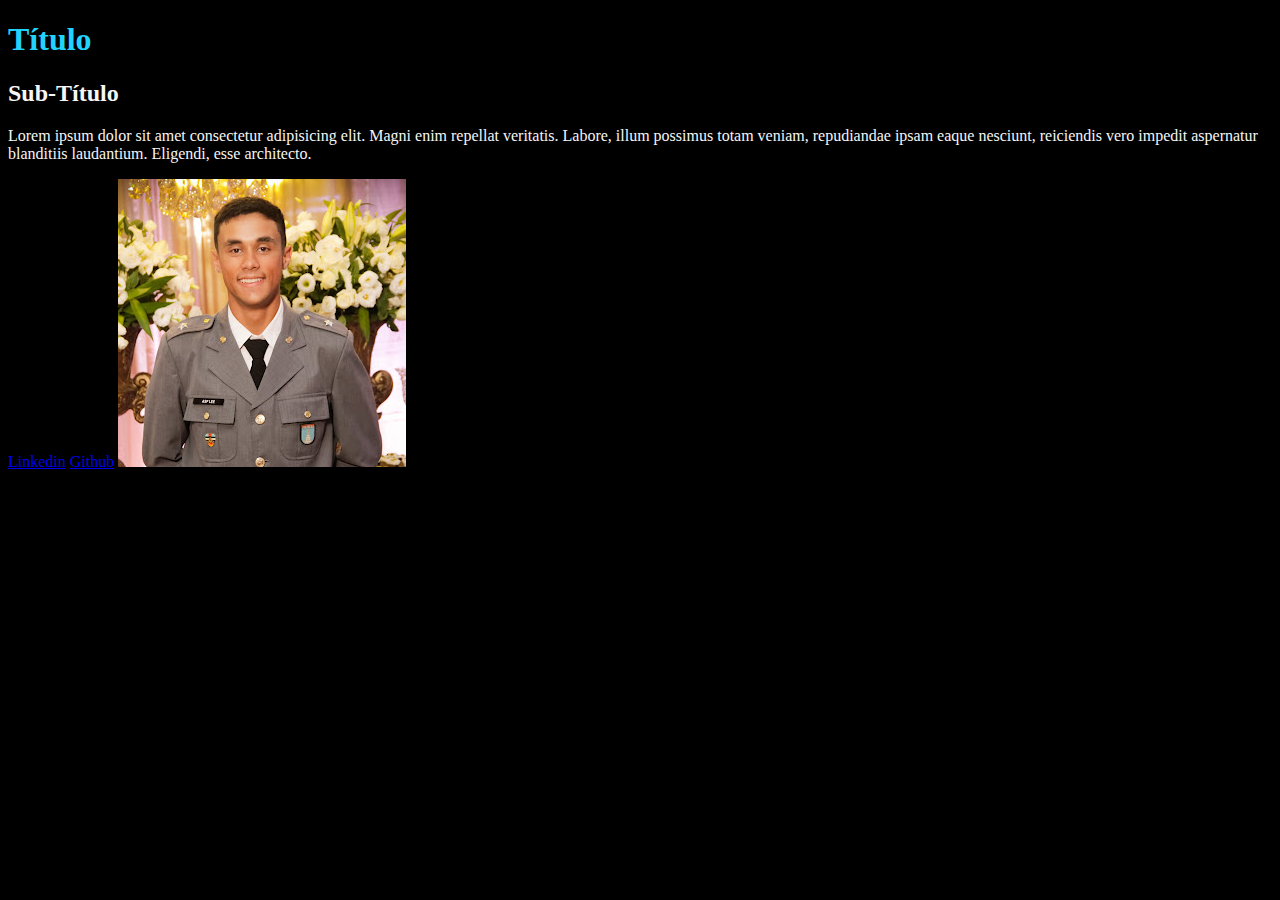
==== index.html @ 46767806 "Create page" ====
<!DOCTYPE html>
<html lang="pt-BR">

<head>
    <meta charset="UTF-8">
    <meta http-equiv="X-UA-Compatible" content="IE=edge">
    <meta name="viewport" content="width=device-width, initial-scale=1.0">
    <title>Portfolio</title>
    <link rel="stylesheet" href="style.css">
</head>

<body>
    <header>

    </header>

    <main>
        <strong>
            <h1>Título</h1>
        </strong>
        <h2>Sub-Título</h2>
        <p>
            Lorem ipsum dolor sit amet consectetur adipisicing elit. Magni enim repellat veritatis. Labore, illum
            possimus
            totam veniam, repudiandae ipsam eaque nesciunt, reiciendis vero impedit aspernatur blanditiis laudantium.
            Eligendi, esse architecto.
        </p>
        <a href="https://www.linkedin.com/in/galaad/">Linkedin</a>
        <a href="https://www.github.com/leeeros">Github</a>
        <img src="imagens/lee.jpg" alt="Perfil">
    </main>

    <footer>

    </footer>
</body>

</html>
---- style.css ----
body {
    background-color: black;
    color: #F6F6F6;
}

strong{
    color: #22d4fd;
}
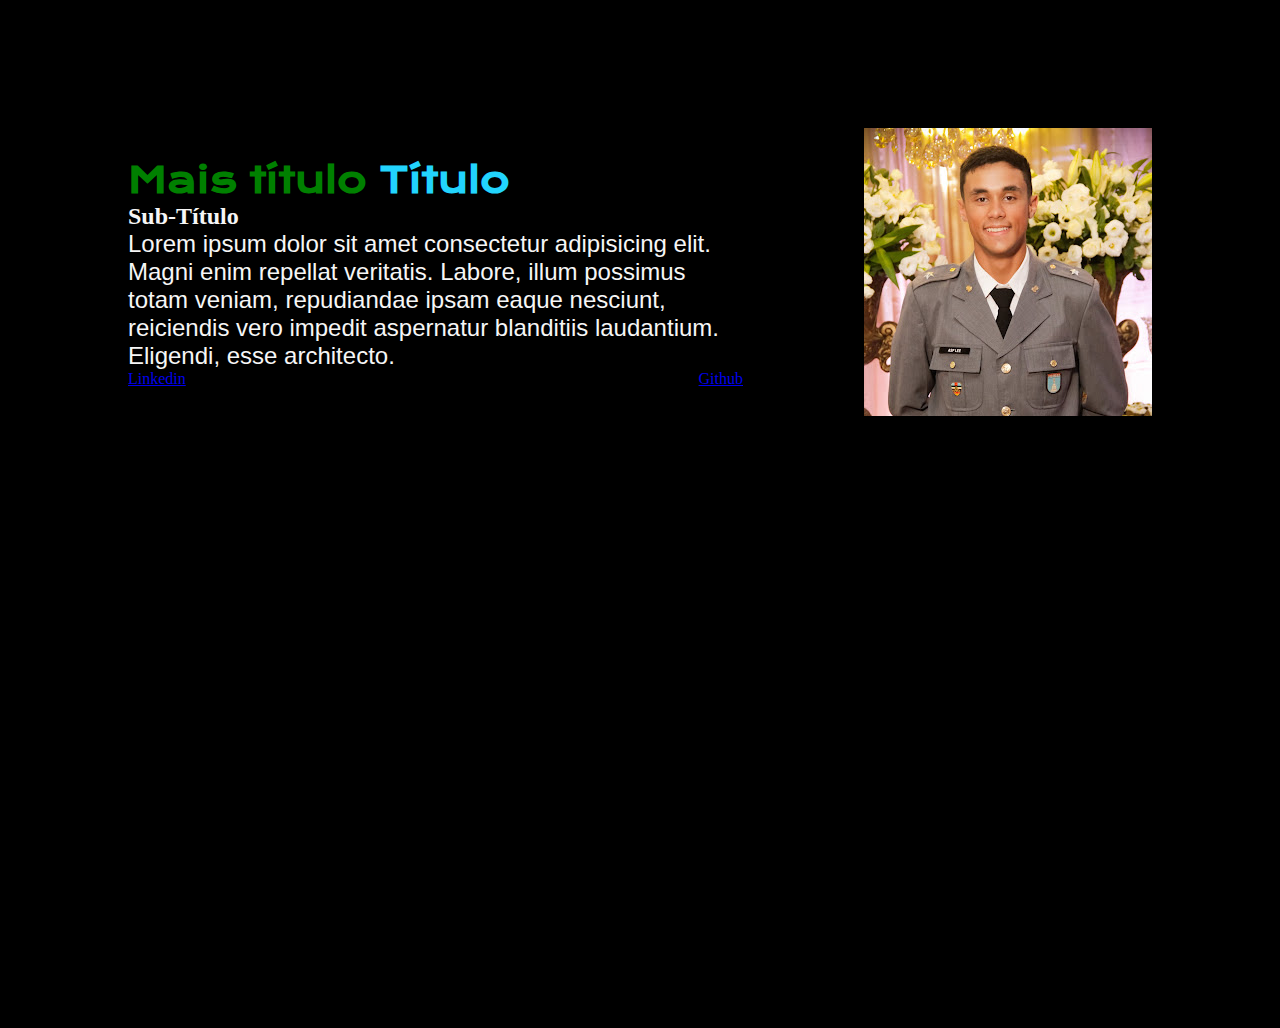
==== commit 8110e995: "Feat: css" ====
--- a/index.html
+++ b/index.html
@@ -14,19 +14,26 @@
 
     </header>
 
-    <main>
-        <strong>
-            <h1>Título</h1>
-        </strong>
-        <h2>Sub-Título</h2>
-        <p>
-            Lorem ipsum dolor sit amet consectetur adipisicing elit. Magni enim repellat veritatis. Labore, illum
-            possimus
-            totam veniam, repudiandae ipsam eaque nesciunt, reiciendis vero impedit aspernatur blanditiis laudantium.
-            Eligendi, esse architecto.
-        </p>
-        <a href="https://www.linkedin.com/in/galaad/">Linkedin</a>
-        <a href="https://www.github.com/leeeros">Github</a>
+    <main class="apresentacao">
+        <section class="apresentacao__conteudo">
+            <h1 class="apresentacao__conteudo__titulo"> Mais título
+                <strong class="titulo-destaque">
+                    Título
+                </strong>
+            </h1>
+            <h2>Sub-Título</h2>
+            <p class="apresentacao__conteudo__texto">
+                Lorem ipsum dolor sit amet consectetur adipisicing elit. Magni enim repellat veritatis. Labore, illum
+                possimus
+                totam veniam, repudiandae ipsam eaque nesciunt, reiciendis vero impedit aspernatur blanditiis
+                laudantium.
+                Eligendi, esse architecto.
+            </p>
+            <div class="apresentacao__botoes">
+                <a href="https://www.linkedin.com/in/galaad/">Linkedin</a>
+                <a href="https://www.github.com/leeeros">Github</a>
+            </div>
+        </section>
         <img src="imagens/lee.jpg" alt="Perfil">
     </main>
 
--- a/style.css
+++ b/style.css
@@ -1,8 +1,43 @@
-body {
-    background-color: black;
+@import url('https://fonts.googleapis.com/css2?family=Krona+One&display=swap');
+
+*{
+    margin: 0;
+    padding: 0;
+}
+
+body{
+    height: 100vh;
+    box-sizing: border-box;
+    background-color: #000000;
     color: #F6F6F6;
 }
 
-strong{
-    color: #22d4fd;
+.titulo-destaque{
+    color: #22D4FD;
+}
+.apresentacao{
+    margin: 10%;
+    display: flex;
+    align-items: center;
+    justify-content: space-between;
+}
+
+.apresentacao__conteudo{
+    width: 615px;
+}
+
+.apresentacao__conteudo__titulo{
+    color: green;
+    font-size: 36px;
+    font-family: 'Krona One', sans-serif;
+}
+
+.apresentacao__conteudo__texto{
+    font-size: 24px;
+    font-family: 'Montserrat', sans-serif;
+}
+
+.apresentacao__botoes{
+    display: flex;
+    justify-content: space-between;
 }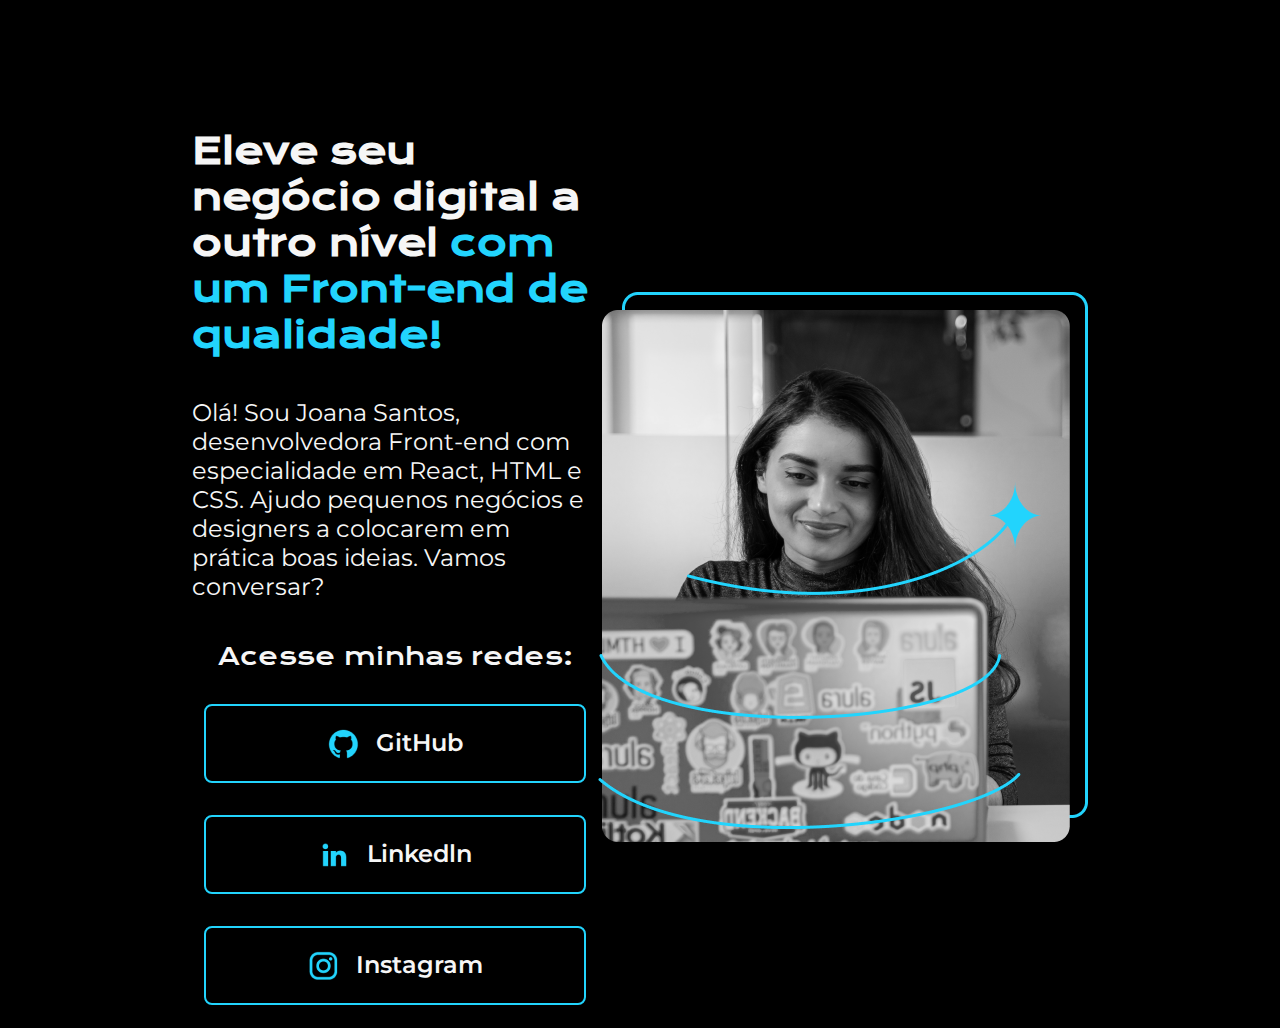
==== commit 37443545: "Feat: adicionando novos recursos" ====
--- a/index.html
+++ b/index.html
@@ -1,45 +1,45 @@
 <!DOCTYPE html>
-<html lang="pt-BR">
+<html lang="pt-br">
 
 <head>
     <meta charset="UTF-8">
     <meta http-equiv="X-UA-Compatible" content="IE=edge">
     <meta name="viewport" content="width=device-width, initial-scale=1.0">
-    <title>Portfolio</title>
+    <title>Portifolio</title>
     <link rel="stylesheet" href="style.css">
 </head>
 
 <body>
-    <header>
-
-    </header>
-
+    <header></header>
     <main class="apresentacao">
         <section class="apresentacao__conteudo">
-            <h1 class="apresentacao__conteudo__titulo"> Mais título
-                <strong class="titulo-destaque">
-                    Título
-                </strong>
-            </h1>
-            <h2>Sub-Título</h2>
-            <p class="apresentacao__conteudo__texto">
-                Lorem ipsum dolor sit amet consectetur adipisicing elit. Magni enim repellat veritatis. Labore, illum
-                possimus
-                totam veniam, repudiandae ipsam eaque nesciunt, reiciendis vero impedit aspernatur blanditiis
-                laudantium.
-                Eligendi, esse architecto.
-            </p>
-            <div class="apresentacao__botoes">
-                <a href="https://www.linkedin.com/in/galaad/">Linkedin</a>
-                <a href="https://www.github.com/leeeros">Github</a>
+            <h1 class="apresentacao__conteudo__titulo">Eleve seu negócio digital a outro nível<strong
+                    class="titulo-destaque"> com um Front-end de qualidade!
+                </strong></h1>
+            <p class="apresentacao__conteudo__texto">Olá! Sou Joana Santos, desenvolvedora
+                Front-end com especialidade em React, HTML e
+                CSS. Ajudo pequenos negócios e designers a
+                colocarem em prática boas ideias. Vamos
+                conversar?</p>
+            <div class="apresentacao__links">
+                <h2 class="apresentacao__links__subtitulo">Acesse minhas redes: </h2>
+                <a class="apresentacao__links__link" href="https://github.com/leeeros">
+                    <img src="assets/github.png" alt="GitHub logo">
+                    GitHub
+                </a>
+                <a class="apresentacao__links__link" href="https://www.linkedin.com/in/galaad/">
+                    <img src="assets/linkedin.png" alt="Linkedln Logo">
+                    Linkedln
+                </a>
+                <a class="apresentacao__links__link" href="https://instagram.com/leegalaad">
+                    <img src="assets/instagram.png" alt="Instagram Logo">
+                    Instagram
+                </a>
             </div>
         </section>
-        <img src="imagens/lee.jpg" alt="Perfil">
+        <img src="./assets/Imagem.png" alt="Foto da Joana Santos programando">
     </main>
-
-    <footer>
-
-    </footer>
+    <footer></footer>
 </body>
 
 </html>--- a/style.css
+++ b/style.css
@@ -1,4 +1,4 @@
-@import url('https://fonts.googleapis.com/css2?family=Krona+One&display=swap');
+@import url('https://fonts.googleapis.com/css2?family=Krona+One&family=Montserrat:wght@400;600&display=swap');
 
 *{
     margin: 0;
@@ -15,19 +15,21 @@
 .titulo-destaque{
     color: #22D4FD;
 }
+
 .apresentacao{
-    margin: 10%;
+    margin: 10% 15%;
     display: flex;
     align-items: center;
     justify-content: space-between;
 }
-
 .apresentacao__conteudo{
     width: 615px;
+    display: flex;
+    flex-direction: column;
+    gap: 40px;
 }
 
 .apresentacao__conteudo__titulo{
-    color: green;
     font-size: 36px;
     font-family: 'Krona One', sans-serif;
 }
@@ -37,7 +39,38 @@
     font-family: 'Montserrat', sans-serif;
 }
 
-.apresentacao__botoes{
+.apresentacao__links{
     display: flex;
+    flex-direction: column;
+    align-items: center;
+    gap: 32px;
     justify-content: space-between;
+}
+
+.apresentacao__links__subtitulo{
+    font-family: 'Krona One', sans-serif;
+    font-weight: 400;
+    font-size: 24px;
+}
+
+.apresentacao__links__link{
+    /* background-color: #22D4FD; */
+    display: flex;
+    justify-content: center;
+    gap: 16px;
+    border: 2px solid #22D4FD;
+    width: 378px;
+    text-align: center;
+    border-radius: 8px;
+    font-size: 24px;
+    font-weight: 600;
+    padding: 21.5px 0;
+    text-decoration: none;
+    color: #F6F6F6;
+    font-family: 'Montserrat', sans-serif;
+}
+
+.apresentacao__links__link:hover{
+    background-color: #272727;
+    padding: 3%;
 }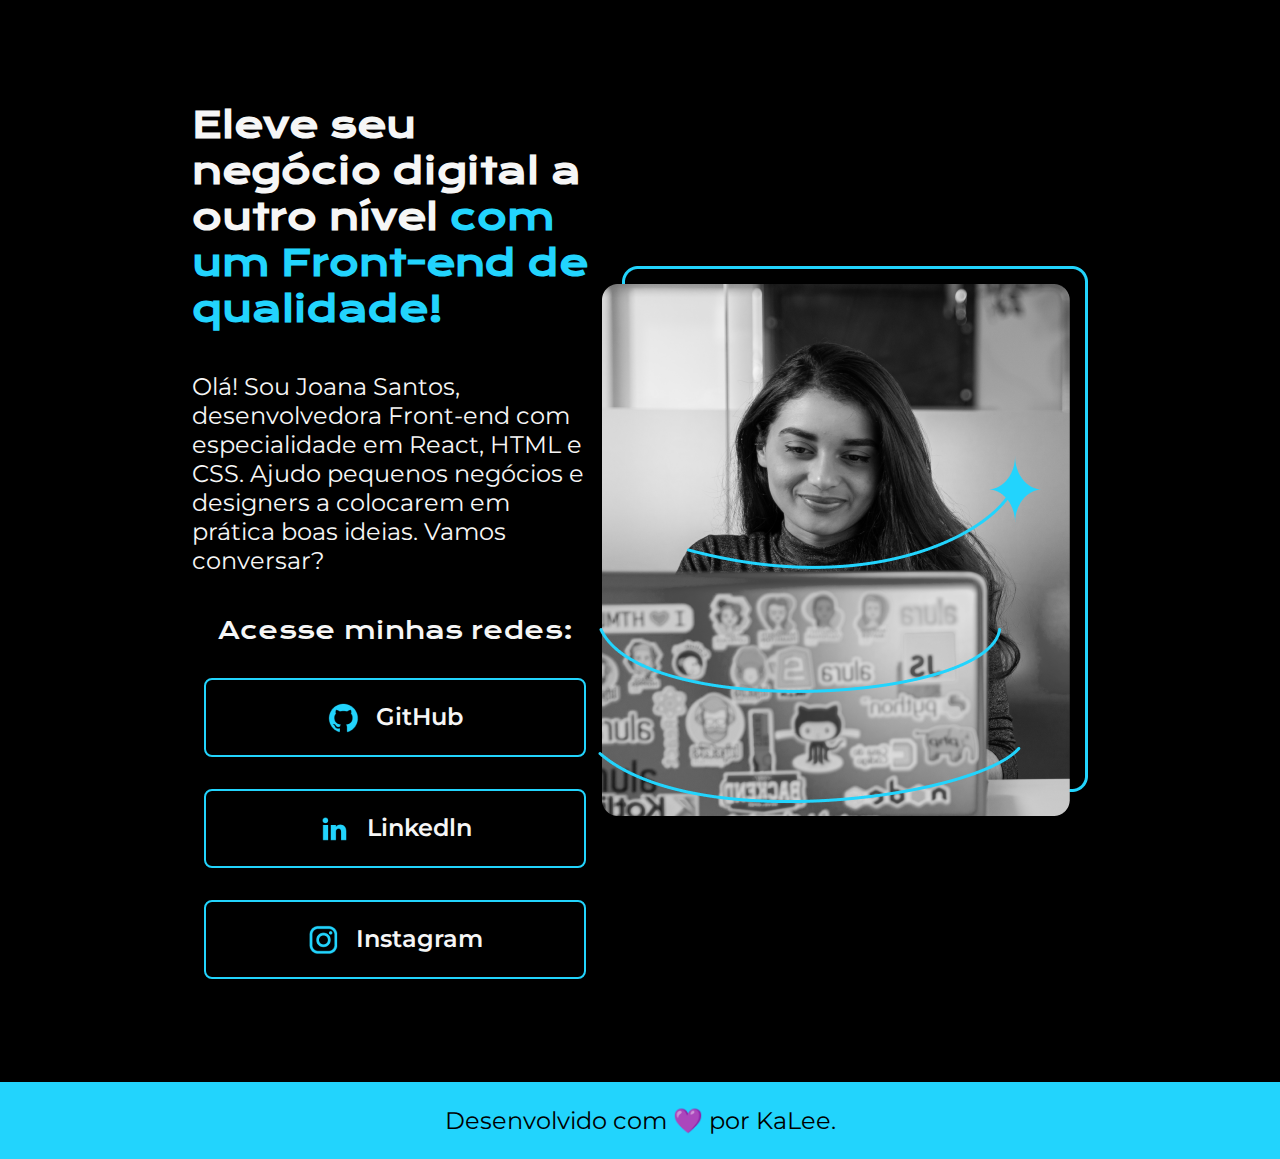
==== commit 5e56ec88: "Feat: Add sites" ====
--- a/index.html
+++ b/index.html
@@ -10,7 +10,11 @@
 </head>
 
 <body>
-    <header></header>
+    <header>
+        <nav>
+
+        </nav>
+    </header>
     <main class="apresentacao">
         <section class="apresentacao__conteudo">
             <h1 class="apresentacao__conteudo__titulo">Eleve seu negócio digital a outro nível<strong
@@ -37,9 +41,11 @@
                 </a>
             </div>
         </section>
-        <img src="./assets/Imagem.png" alt="Foto da Joana Santos programando">
+        <img src="./assets/Imagem.png" alt="Foto de Lee Eros programando">
     </main>
-    <footer></footer>
+    <footer class="rodape">
+        <p>Desenvolvido com &#128156; por KaLee. </p>
+    </footer>
 </body>
 
 </html>--- a/style.css
+++ b/style.css
@@ -6,7 +6,7 @@
 }
 
 body{
-    height: 100vh;
+    /* height: 100vh; */
     box-sizing: border-box;
     background-color: #000000;
     color: #F6F6F6;
@@ -17,7 +17,7 @@
 }
 
 .apresentacao{
-    margin: 10% 15%;
+    padding: 8% 15%;
     display: flex;
     align-items: center;
     justify-content: space-between;
@@ -73,4 +73,13 @@
 .apresentacao__links__link:hover{
     background-color: #272727;
     padding: 3%;
+}
+
+.rodape{
+    padding: 24px;
+    color: #000000;
+    background-color: #22D4FD;
+    text-align: center;
+    font-family: 'Montserrat', sans-serif;
+    font-size: 24px;
 }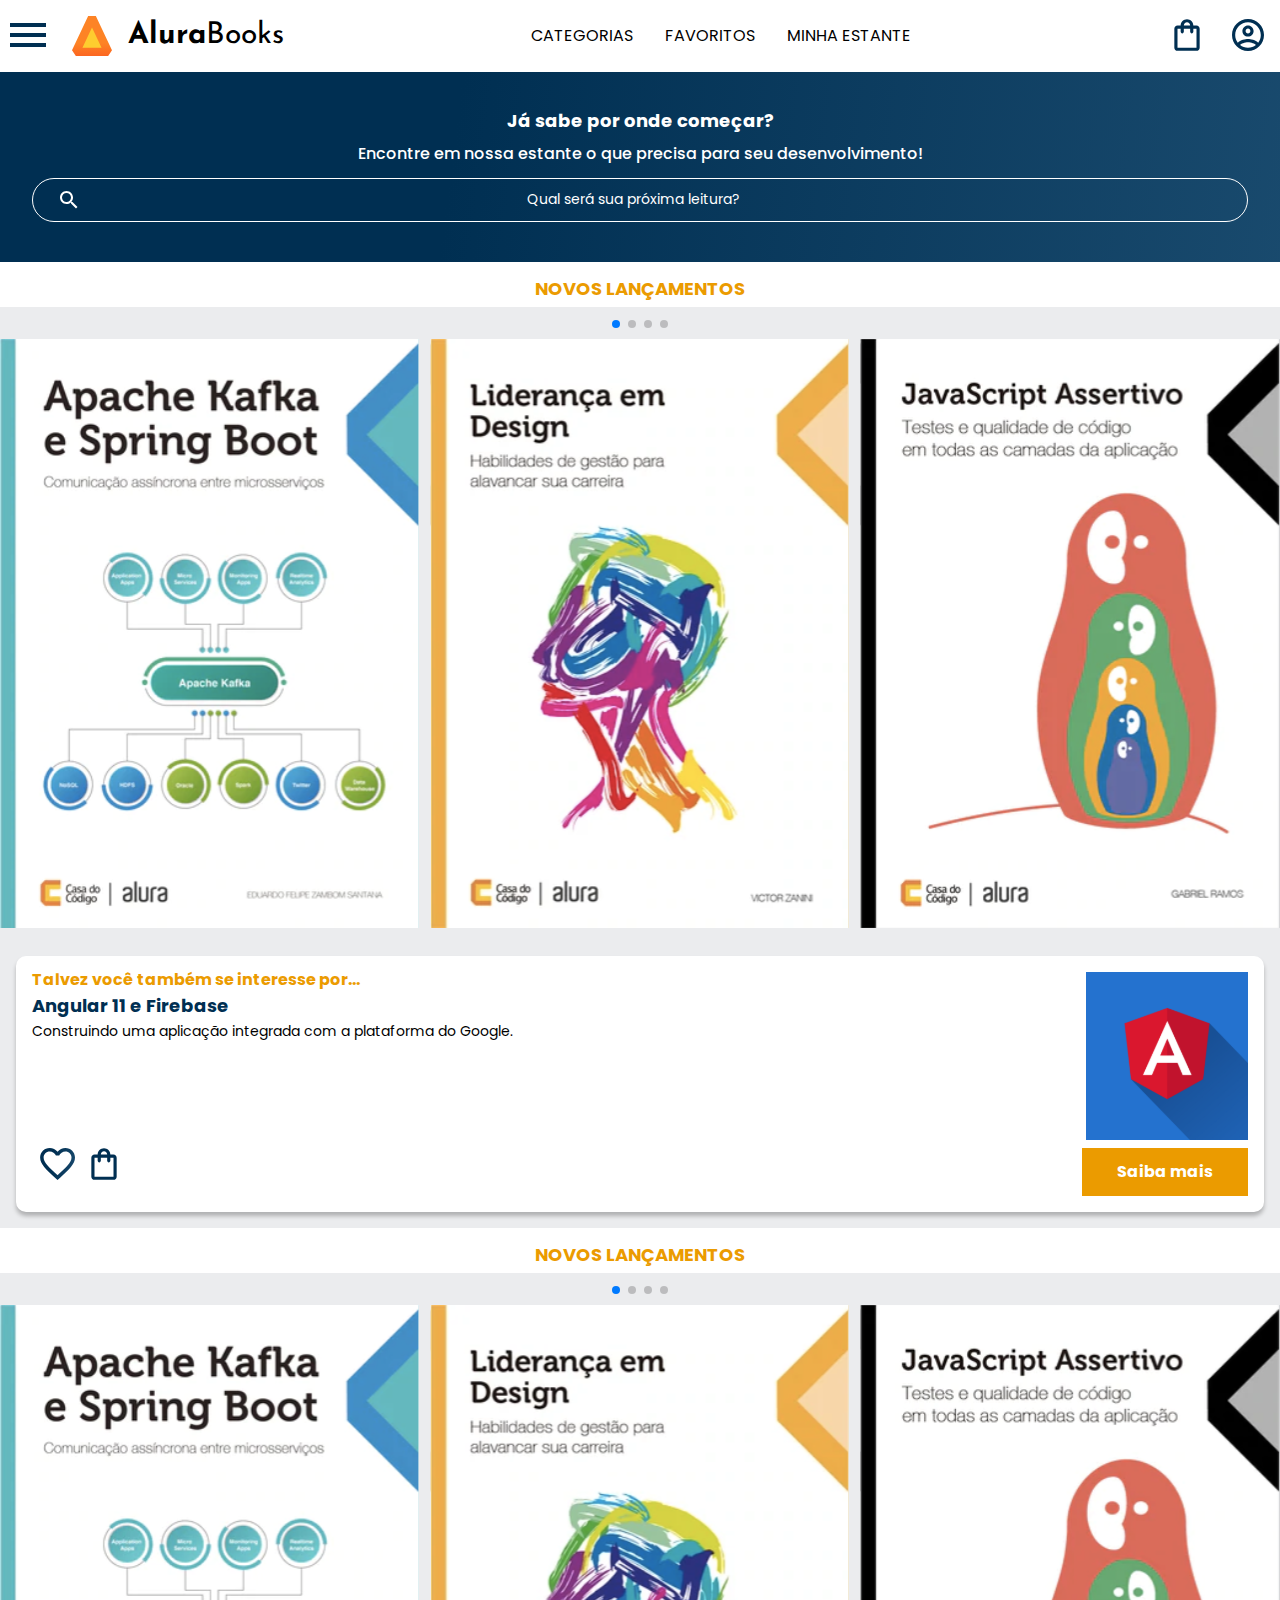
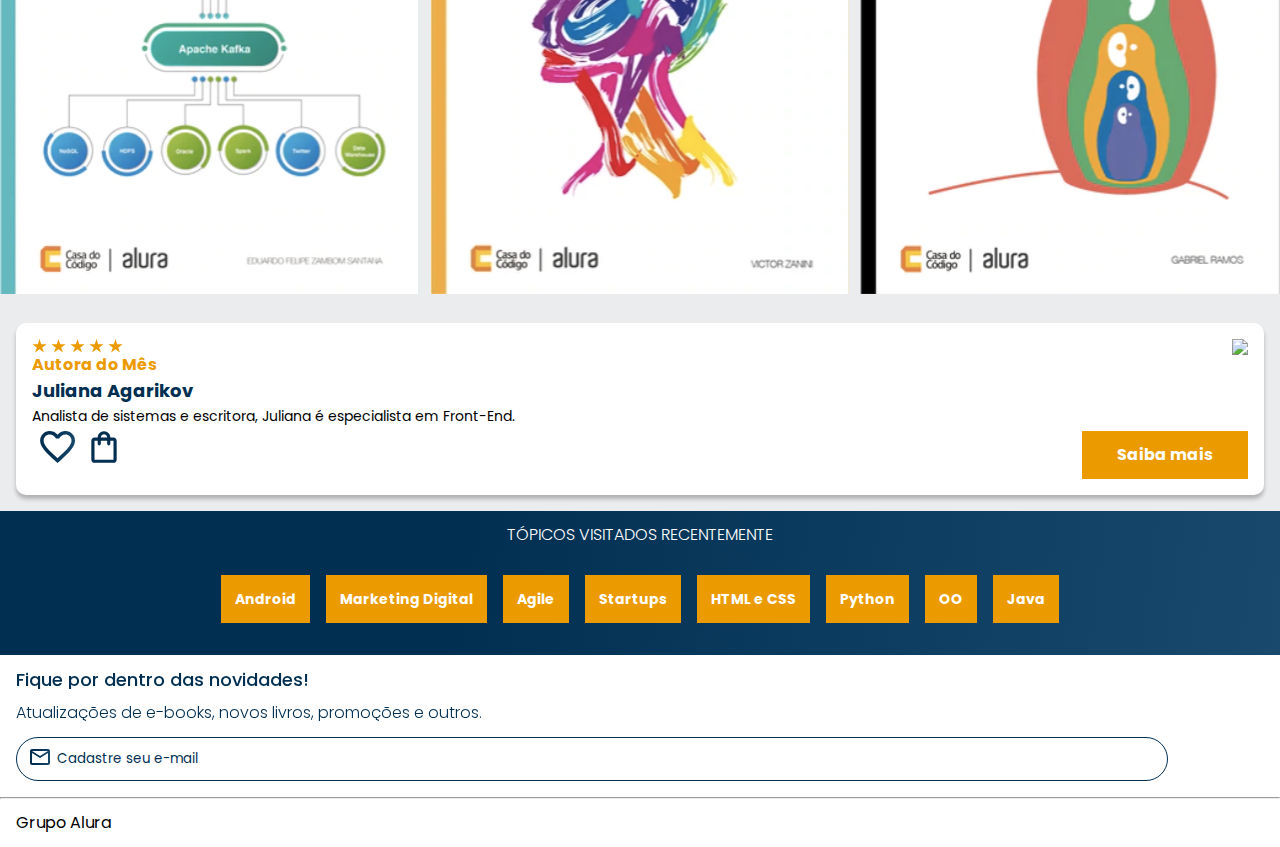
==== commit 872dd4ad: "Fix: Organização" ====
--- a/index.html
+++ b/index.html
@@ -1,51 +1,225 @@
 <!DOCTYPE html>
-<html lang="pt-br">
+<html>
 
 <head>
     <meta charset="UTF-8">
-    <meta http-equiv="X-UA-Compatible" content="IE=edge">
     <meta name="viewport" content="width=device-width, initial-scale=1.0">
-    <title>Portifolio</title>
-    <link rel="stylesheet" href="style.css">
+    <title>AluraBooks</title>
+    <link rel="stylesheet" href="reset.css">
+    <link rel="preconnect" href="https://fonts.googleapis.com">
+    <link rel="preconnect" href="https://fonts.gstatic.com" crossorigin>
+    <link href="https://fonts.googleapis.com/css2?family=Poppins:wght@300;400;500;700&display=swap" rel="stylesheet">
+    <link href="https://fonts.googleapis.com/css2?family=Josefin+Sans:wght@400;700&display=swap" rel="stylesheet">
+    <link rel="stylesheet" href="https://unpkg.com/swiper@8/swiper-bundle.min.css" />
+    <link rel="stylesheet" href="styles.css">
 </head>
 
 <body>
-    <header>
-        <nav>
-
-        </nav>
+    <header class="cabeçalho">
+        <div class="container">
+            <input type="checkbox" id="menu" class="container__botao">
+            <label for="menu">
+                <span class="cabeçalho__menu-hamburguer container__imagem"></span>
+            </label>
+            <ul class="lista-menu">
+                <li class="lista-menu__titulo">Categorias</li>
+                <li class="lista-menu__item">
+                    <a href="#" class="lista-menu__link">Programação</a>
+                </li>
+                <li class="lista-menu__item">
+                    <a href="#" class="lista-menu__link">Front-end</a>
+                </li>
+                <li class="lista-menu__item">
+                    <a href="#" class="lista-menu__link">Infraestrutura</a>
+                </li>
+                <li class="lista-menu__item">
+                    <a href="#" class="lista-menu__link">Business</a>
+                </li>
+                <li class="lista-menu__item">
+                    <a href="#" class="lista-menu__link">Design & UX</a>
+                </li>
+            </ul>
+            <img src="img/Logo.svg" alt="Logo da Alurabooks" class="container__imagem">
+            <h1 class="container__titulo"><b class="container__titulo--negrito">Alura</b>Books</h1>
+        </div>
+
+        <ul class="opcoes">
+            <li class="opcoes__item">Categorias</li>
+            <li class="opcoes__item"><a href="#" class="opcoes__link">Favoritos</a></li>
+            <li class="opcoes__item"><a href="#" class="opcoes__link">Minha estante</a></li>
+        </ul>
+
+        <div class="container">
+            <a href="#"><img src="img/Favoritos.svg" alt="Meus favoritos"
+                    class="container__imagem container__imagem-transparente"></a>
+            <a href="#"><img src="img/Compras.svg" alt="Carrinhos de compras" class="container__imagem"></a>
+            <a href="#"><img src="img/Usuario.svg" alt="Meu perfil" class="container__imagem"></a>
+        </div>
     </header>
-    <main class="apresentacao">
-        <section class="apresentacao__conteudo">
-            <h1 class="apresentacao__conteudo__titulo">Eleve seu negócio digital a outro nível<strong
-                    class="titulo-destaque"> com um Front-end de qualidade!
-                </strong></h1>
-            <p class="apresentacao__conteudo__texto">Olá! Sou Joana Santos, desenvolvedora
-                Front-end com especialidade em React, HTML e
-                CSS. Ajudo pequenos negócios e designers a
-                colocarem em prática boas ideias. Vamos
-                conversar?</p>
-            <div class="apresentacao__links">
-                <h2 class="apresentacao__links__subtitulo">Acesse minhas redes: </h2>
-                <a class="apresentacao__links__link" href="https://github.com/leeeros">
-                    <img src="assets/github.png" alt="GitHub logo">
-                    GitHub
-                </a>
-                <a class="apresentacao__links__link" href="https://www.linkedin.com/in/galaad/">
-                    <img src="assets/linkedin.png" alt="Linkedln Logo">
-                    Linkedln
-                </a>
-                <a class="apresentacao__links__link" href="https://instagram.com/leegalaad">
-                    <img src="assets/instagram.png" alt="Instagram Logo">
-                    Instagram
-                </a>
-            </div>
-        </section>
-        <img src="./assets/Imagem.png" alt="Foto de Lee Eros programando">
-    </main>
-    <footer class="rodape">
-        <p>Desenvolvido com &#128156; por KaLee. </p>
+    <section class="banner">
+        <h2 class="banner__titulo">Já sabe por onde começar?</h2>
+        <p class="banner__texto">Encontre em nossa estante o que precisa para seu desenvolvimento!</p>
+        <input type="search" class="banner__pesquisa" placeholder="Qual será sua próxima leitura?">
+    </section>
+    <section class="carrossel">
+        <h2 class="carrossel__titulo">Novos lançamentos</h2>
+        <!-- Slider main container -->
+        <div class="swiper">
+            <!-- Additional required wrapper -->
+            <!-- If we need pagination -->
+            <div class="swiper-pagination"></div>
+
+            <div class="swiper-wrapper">
+                <!-- Slides -->
+                <div class="swiper-slide"><img src="img/ApacheKafka.svg"
+                        alt="Livro sobre apache kafka e spring boot da alura books"></div>
+                <div class="swiper-slide"><img src="img/Liderança.svg"
+                        alt="Livro sobre liderança em design da alura books"></div>
+                <div class="swiper-slide"><img src="img/Javascript.svg"
+                        alt="Livro sobre javascript assertivo da alurabooks"></div>
+                <div class="swiper-slide"><img src="img/Guia Front-end.svg" alt="Livro Guia front end"></div>
+                <div class="swiper-slide"><img src="img/Portugol.svg" alt="Livro sobre portugol"></div>
+                <div class="swiper-slide"><img src="img/Acessibilidade.svg" alt="livro sobre acessibilidade"></div>
+            </div>
+
+            <!-- If we need navigation buttons -->
+            <div class="swiper-button-prev"></div>
+            <div class="swiper-button-next"></div>
+        </div>
+
+        <div class="card">
+            <!-- 1º linha -->
+            <div class="card__descrição">
+                <!-- 1º coluna -->
+                <div class="descrição">
+                    <h3 class="descrição__titulo">Talvez você também se interesse por...</h3>
+                    <h2 class="descrição__titulo-livro">Angular 11 e Firebase</h2>
+                    <p class="descrição__texto">Construindo uma aplicação integrada com a plataforma do Google.</p>
+                </div>
+                <!-- 2º coluna -->
+                <img src="img/Angular.svg" class="descrição__imagem">
+            </div>
+
+            <!-- 2º linha -->
+            <div class="card__botões">
+                <!-- 1º coluna -->
+                <ul class="botões">
+                    <li class="botões__item"><img src="img/Favoritos.svg" alt="Favoritar livro"></li>
+                    <li class="botões__item"><img src="img/Compras.svg" alt="Adicionar no carrinho de compras"></li>
+                </ul>
+                <!-- 2º coluna -->
+                <a href="#" class="botões__ancora">Saiba mais</a>
+            </div>
+        </div>
+    </section>
+
+    <section class="carrossel">
+        <h2 class="carrossel__titulo">Novos lançamentos</h2>
+        <!-- Slider main container -->
+        <div class="swiper">
+            <!-- Additional required wrapper -->
+            <!-- If we need pagination -->
+            <div class="swiper-pagination"></div>
+
+            <div class="swiper-wrapper">
+                <!-- Slides -->
+                <div class="swiper-slide"><img src="img/ApacheKafka.svg"
+                        alt="Livro sobre apache kafka e spring boot da alura books"></div>
+                <div class="swiper-slide"><img src="img/Liderança.svg"
+                        alt="Livro sobre liderança em design da alura books"></div>
+                <div class="swiper-slide"><img src="img/Javascript.svg"
+                        alt="Livro sobre javascript assertivo da alurabooks"></div>
+                <div class="swiper-slide"><img src="img/Guia Front-end.svg" alt="Livro Guia front end"></div>
+                <div class="swiper-slide"><img src="img/Portugol.svg" alt="Livro sobre portugol"></div>
+                <div class="swiper-slide"><img src="img/Acessibilidade.svg" alt="livro sobre acessibilidade"></div>
+            </div>
+
+            <!-- If we need navigation buttons -->
+            <div class="swiper-button-prev"></div>
+            <div class="swiper-button-next"></div>
+        </div>
+
+        <div class="card">
+            <!-- 1º linha -->
+            <div class="card__descrição">
+                <!-- 1º coluna -->
+                <div class="descrição">
+                    <img src="img/Estrelinhas.svg" alt="Avaliação 5 estrelas">
+                    <h3 class="descrição__titulo">Autora do Mês</h3>
+                    <h2 class="descrição__titulo-livro">Juliana Agarikov</h2>
+                    <p class="descrição__texto">Analista de sistemas e escritora, Juliana é especialista em Front-End.
+                    </p>
+                </div>
+                <!-- 2º coluna -->
+                <img src="img/Escritora.svg" class="descrição__imagem">
+            </div>
+
+            <!-- 2º linha -->
+            <div class="card__botões">
+                <!-- 1º coluna -->
+                <ul class="botões">
+                    <li class="botões__item"><img src="img/Favoritos.svg" alt="Favoritar livro"></li>
+                    <li class="botões__item"><img src="img/Compras.svg" alt="Adicionar no carrinho de compras"></li>
+                </ul>
+                <!-- 2º coluna -->
+                <a href="#" class="botões__ancora">Saiba mais</a>
+            </div>
+        </div>
+    </section>
+
+    <section class="tópicos">
+        <h2 class="tópicos__titulo">TÓPICOS VISITADOS RECENTEMENTE</h2>
+        <ul class="tópicos__lista">
+            <li class="tópicos__item">
+                <a href="#" class="tópicos__link">Android</a>
+            </li>
+            <li class="tópicos__item">
+                <a href="#" class="tópicos__link">Marketing Digital</a>
+            </li>
+            <li class="tópicos__item">
+                <a href="#" class="tópicos__link">Agile</a>
+            </li>
+            <li class="tópicos__item">
+                <a href="#" class="tópicos__link">Startups</a>
+            </li>
+            <li class="tópicos__item">
+                <a href="#" class="tópicos__link">HTML e CSS</a>
+            </li>
+            <li class="tópicos__item">
+                <a href="#" class="tópicos__link">Python</a>
+            </li>
+            <li class="tópicos__item">
+                <a href="#" class="tópicos__link">OO</a>
+            </li>
+            <li class="tópicos__item">
+                <a href="#" class="tópicos__link">Java</a>
+            </li>
+        </ul>
+    </section>
+
+    <section class="contato">
+        <h2 class="contato__titulo">Fique por dentro das novidades!</h2>
+        <p class="contato__texto">Atualizações de e-books, novos livros, promoções e outros.</p>
+        <input type="email" placeholder="Cadastre seu e-mail" class="contato__email">
+    </section>
+
+    <hr />
+
+    <footer class="rodapé">
+        <h2 class="rodapé__titulo">Grupo Alura</h2>
     </footer>
+
+    <script src="https://unpkg.com/swiper@8/swiper-bundle.min.js"></script>
+    <script>
+        const swiper = new Swiper('.swiper', {
+            spaceBetween: 10,
+            slidesPerView: 3,
+            pagination: {
+                el: '.swiper-pagination',
+                type: 'bullets',
+            },
+        });
+    </script>
 </body>
 
 </html>--- a/styles.css
+++ b/styles.css
@@ -0,0 +1,24 @@
+@import url("styles/header.css");
+@import url("styles/banner.css");
+@import url("styles/carrossel.css");
+@import url("styles/topicos.css");
+@import url("styles/contato.css");
+@import url("styles/rodapé.css");
+
+:root {
+  --cor-de-fundo: #ebecee;
+  --branco: #ffffff;
+  --laranja: #eb9b00;
+  --azul: #002f52;
+  --preto: #000000;
+  --azul-degrade: linear-gradient(97.54deg, #002f52 35.49%, #326589 165.37%);
+  --fonte-principal: "Poppins";
+  --fonte-secundaria: "Josefin Sans";
+}
+
+body {
+  background-color: var(--cor-de-fundo);
+  font-family: var(--fonte-principal);
+  font-size: 16px;
+  font-weight: 400;
+}
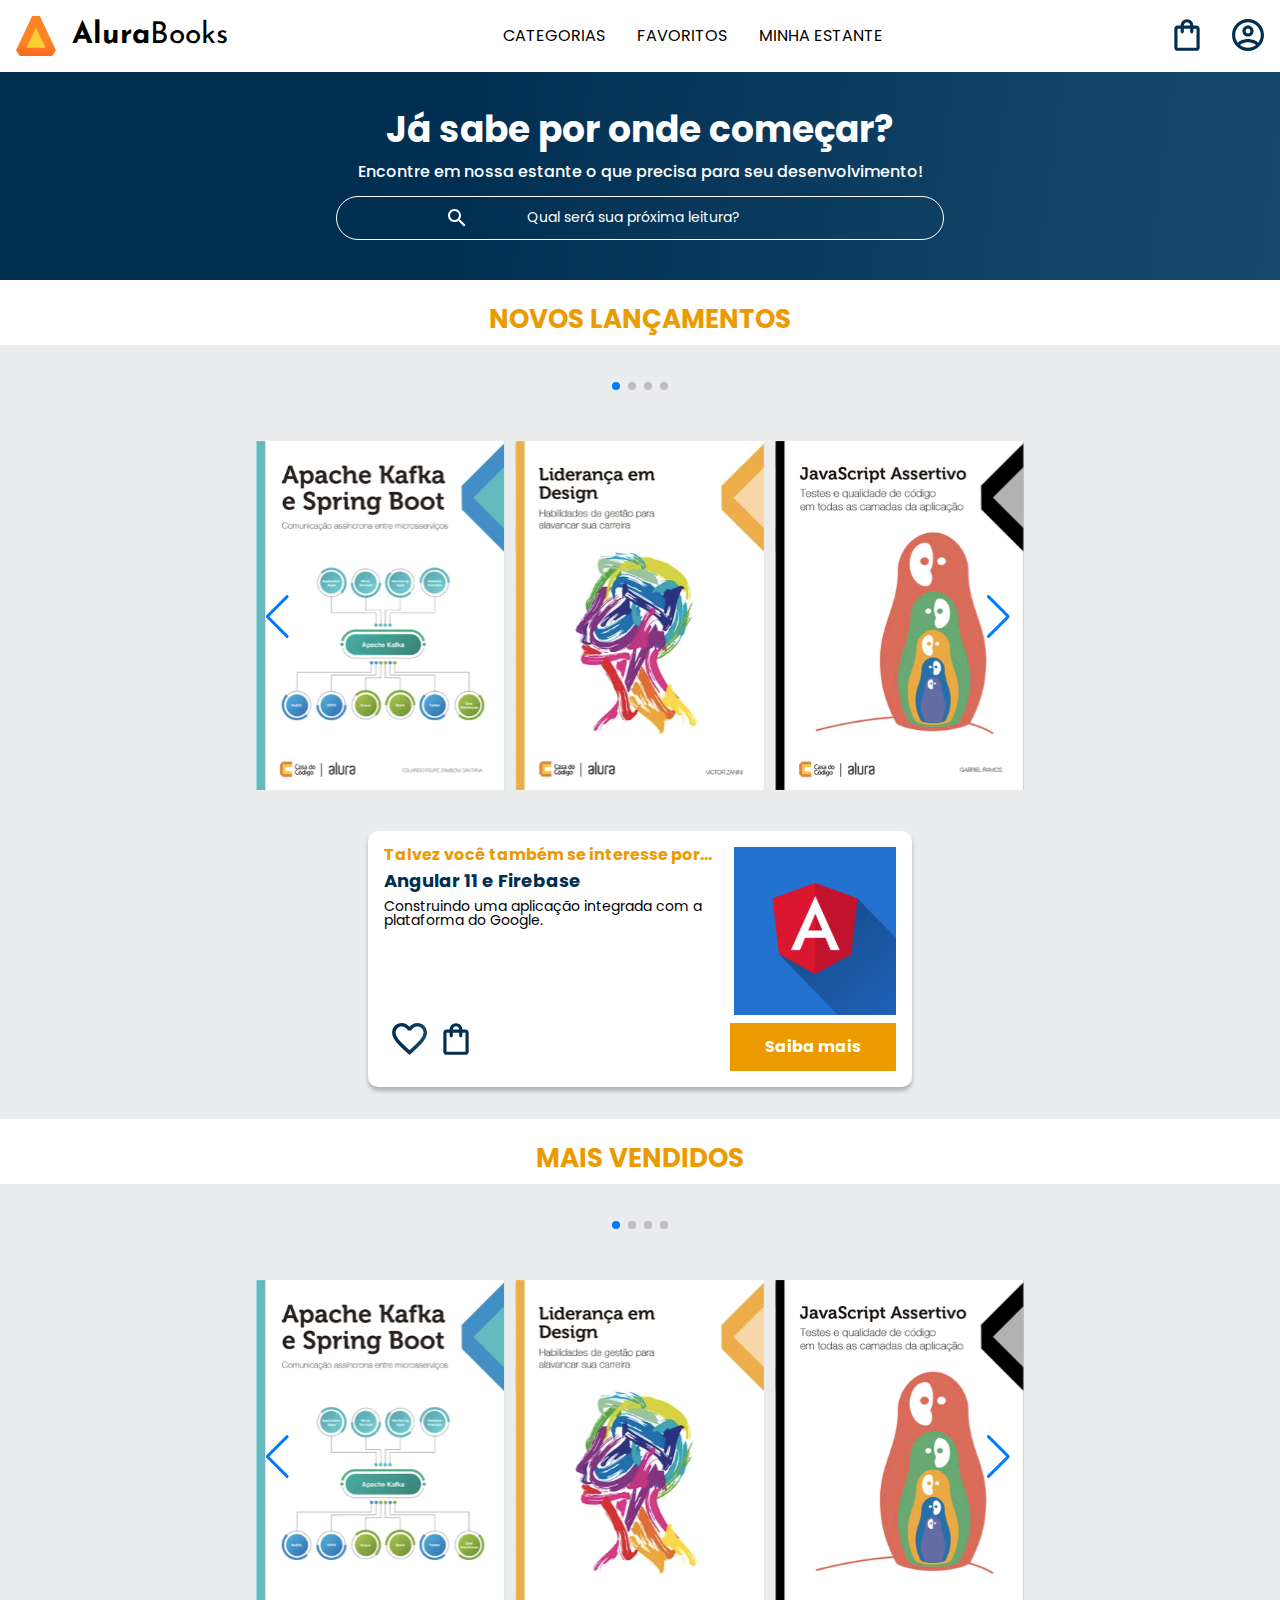
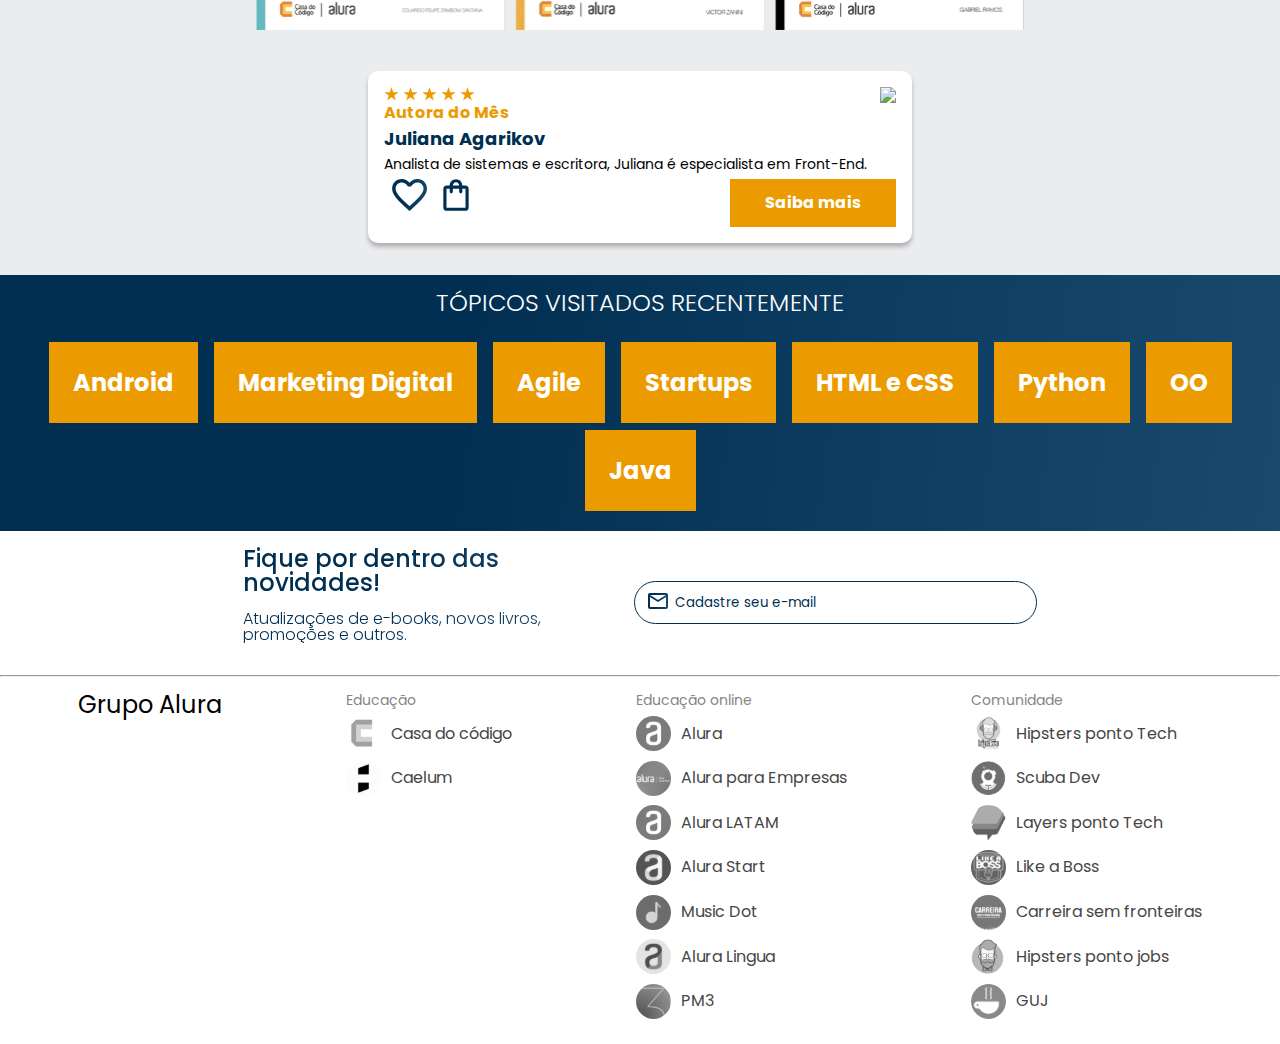
==== commit 1315c899: "Fix: aula" ====
--- a/index.html
+++ b/index.html
@@ -9,8 +9,8 @@
     <link rel="preconnect" href="https://fonts.googleapis.com">
     <link rel="preconnect" href="https://fonts.gstatic.com" crossorigin>
     <link href="https://fonts.googleapis.com/css2?family=Poppins:wght@300;400;500;700&display=swap" rel="stylesheet">
+    <link rel="stylesheet" href="https://unpkg.com/swiper@8/swiper-bundle.min.css" />
     <link href="https://fonts.googleapis.com/css2?family=Josefin+Sans:wght@400;700&display=swap" rel="stylesheet">
-    <link rel="stylesheet" href="https://unpkg.com/swiper@8/swiper-bundle.min.css" />
     <link rel="stylesheet" href="styles.css">
 </head>
 
@@ -43,10 +43,32 @@
             <h1 class="container__titulo"><b class="container__titulo--negrito">Alura</b>Books</h1>
         </div>
 
-        <ul class="opcoes">
-            <li class="opcoes__item">Categorias</li>
-            <li class="opcoes__item"><a href="#" class="opcoes__link">Favoritos</a></li>
-            <li class="opcoes__item"><a href="#" class="opcoes__link">Minha estante</a></li>
+        <ul class="opções">
+            <input type="checkbox" id="opções-menu" class="opções__botão">
+            <label for="opções-menu">
+                <li class="opções__item">Categorias</li>
+            </label>
+
+            <ul class="lista-menu">
+                <li class="lista-menu__item">
+                    <a href="#" class="lista-menu__link">Programação</a>
+                </li>
+                <li class="lista-menu__item">
+                    <a href="#" class="lista-menu__link">Front-end</a>
+                </li>
+                <li class="lista-menu__item">
+                    <a href="#" class="lista-menu__link">Infraestrutura</a>
+                </li>
+                <li class="lista-menu__item">
+                    <a href="#" class="lista-menu__link">Business</a>
+                </li>
+                <li class="lista-menu__item">
+                    <a href="#" class="lista-menu__link">Design & UX</a>
+                </li>
+            </ul>
+
+            <li class="opções__item"><a href="#" class="opções__link">Favoritos</a></li>
+            <li class="opções__item"><a href="#" class="opções__link">Minha estante</a></li>
         </ul>
 
         <div class="container">
@@ -114,7 +136,7 @@
     </section>
 
     <section class="carrossel">
-        <h2 class="carrossel__titulo">Novos lançamentos</h2>
+        <h2 class="carrossel__titulo">Mais vendidos</h2>
         <!-- Slider main container -->
         <div class="swiper">
             <!-- Additional required wrapper -->
@@ -198,8 +220,10 @@
     </section>
 
     <section class="contato">
-        <h2 class="contato__titulo">Fique por dentro das novidades!</h2>
-        <p class="contato__texto">Atualizações de e-books, novos livros, promoções e outros.</p>
+        <div class="contato__descrição">
+            <h2 class="contato__titulo">Fique por dentro das novidades!</h2>
+            <p class="contato__texto">Atualizações de e-books, novos livros, promoções e outros.</p>
+        </div>
         <input type="email" placeholder="Cadastre seu e-mail" class="contato__email">
     </section>
 
@@ -207,6 +231,81 @@
 
     <footer class="rodapé">
         <h2 class="rodapé__titulo">Grupo Alura</h2>
+        <ul class="lista-rodapé">
+            <li class="lista-rodapé__titulo">Educação</li>
+            <li class="lista-rodapé__item">
+                <img src="img/CasaDoCodigo.svg" alt="Logo da casa do código">
+                <a href="#" class="lista-rodapé__link">Casa do código</a>
+            </li>
+            <li class="lista-rodapé__item">
+                <img src="img/Caelum.svg" alt="Logo da caelum">
+                <a href="#" class="lista-rodapé__link">Caelum</a>
+            </li>
+        </ul>
+
+        <ul class="lista-rodapé">
+            <li class="lista-rodapé__titulo">Educação online</li>
+            <li class="lista-rodapé__item">
+                <img src="img/Alura.svg" alt="Logo da Alura">
+                <a href="#" class="lista-rodapé__link">Alura</a>
+            </li>
+            <li class="lista-rodapé__item">
+                <img src="img/AluraEmpresas.svg" alt="Logo da Alura para Empresas">
+                <a href="#" class="lista-rodapé__link">Alura para Empresas</a>
+            </li>
+            <li class="lista-rodapé__item">
+                <img src="img/AluraLATAM.svg" alt="Logo da Alura Latam">
+                <a href="#" class="lista-rodapé__link">Alura LATAM</a>
+            </li>
+            <li class="lista-rodapé__item">
+                <img src="img/AluraStart.svg" alt="Logo da Alura START">
+                <a href="#" class="lista-rodapé__link">Alura Start</a>
+            </li>
+            <li class="lista-rodapé__item">
+                <img src="img/MusicDot.svg" alt="Logo da Music Dot">
+                <a href="#" class="lista-rodapé__link">Music Dot</a>
+            </li>
+            <li class="lista-rodapé__item">
+                <img src="img/AluraLingua.svg" alt="Logo da Alura Lingua">
+                <a href="#" class="lista-rodapé__link">Alura Lingua</a>
+            </li>
+            <li class="lista-rodapé__item">
+                <img src="img/PM3.svg" alt="Logo da PM3">
+                <a href="#" class="lista-rodapé__link">PM3</a>
+            </li>
+        </ul>
+
+        <ul class="lista-rodapé">
+            <li class="lista-rodapé__titulo">Comunidade</li>
+            <li class="lista-rodapé__item">
+                <img src="img/HipstersTech.svg" alt="Logo do Hipsters ponto Tech">
+                <a href="#" class="lista-rodapé__link">Hipsters ponto Tech</a>
+            </li>
+            <li class="lista-rodapé__item">
+                <img src="img/ScubaDev.svg" alt="Logo do Scuba Dev">
+                <a href="#" class="lista-rodapé__link">Scuba Dev</a>
+            </li>
+            <li class="lista-rodapé__item">
+                <img src="img/LayersTech.svg" alt="Logo do Layers ponto Tech">
+                <a href="#" class="lista-rodapé__link">Layers ponto Tech</a>
+            </li>
+            <li class="lista-rodapé__item">
+                <img src="img/LikeABoss.svg" alt="Logo do Like a Boss">
+                <a href="#" class="lista-rodapé__link">Like a Boss</a>
+            </li>
+            <li class="lista-rodapé__item">
+                <img src="img/CarreiraSemFronteira.svg" alt="Logo do Carreira sem fronteiras">
+                <a href="#" class="lista-rodapé__link">Carreira sem fronteiras</a>
+            </li>
+            <li class="lista-rodapé__item">
+                <img src="img/HipstersJobs.svg" alt="Logo do Hipsters ponto jobs">
+                <a href="#" class="lista-rodapé__link">Hipsters ponto jobs</a>
+            </li>
+            <li class="lista-rodapé__item">
+                <img src="img/GUJ.svg" alt="Logo do GUJ">
+                <a href="#" class="lista-rodapé__link">GUJ</a>
+            </li>
+        </ul>
     </footer>
 
     <script src="https://unpkg.com/swiper@8/swiper-bundle.min.js"></script>
--- a/styles.css
+++ b/styles.css
@@ -6,19 +6,21 @@
 @import url("styles/rodapé.css");
 
 :root {
-  --cor-de-fundo: #ebecee;
-  --branco: #ffffff;
-  --laranja: #eb9b00;
-  --azul: #002f52;
-  --preto: #000000;
-  --azul-degrade: linear-gradient(97.54deg, #002f52 35.49%, #326589 165.37%);
-  --fonte-principal: "Poppins";
-  --fonte-secundaria: "Josefin Sans";
+    --cor-de-fundo: #EBECEE;
+    --branco: #FFFFFF;
+    --laranja: #EB9B00;
+    --azul-degrade: linear-gradient(97.54deg, #002F52 35.49%, #326589 165.37%);
+    --fonte-principal: "Poppins";
+    --azul: #002F52;
+    --fonte-secundario: "Josefin Sans";
+    --preto: #000000;
+    --cinza: #474646;
+    --cinza-claro: #858585;
 }
 
 body {
-  background-color: var(--cor-de-fundo);
-  font-family: var(--fonte-principal);
-  font-size: 16px;
-  font-weight: 400;
-}
+    background-color: var(--cor-de-fundo);
+    font-family: var(--fonte-principal);
+    font-size: 16px;
+    font-weight: 400;
+}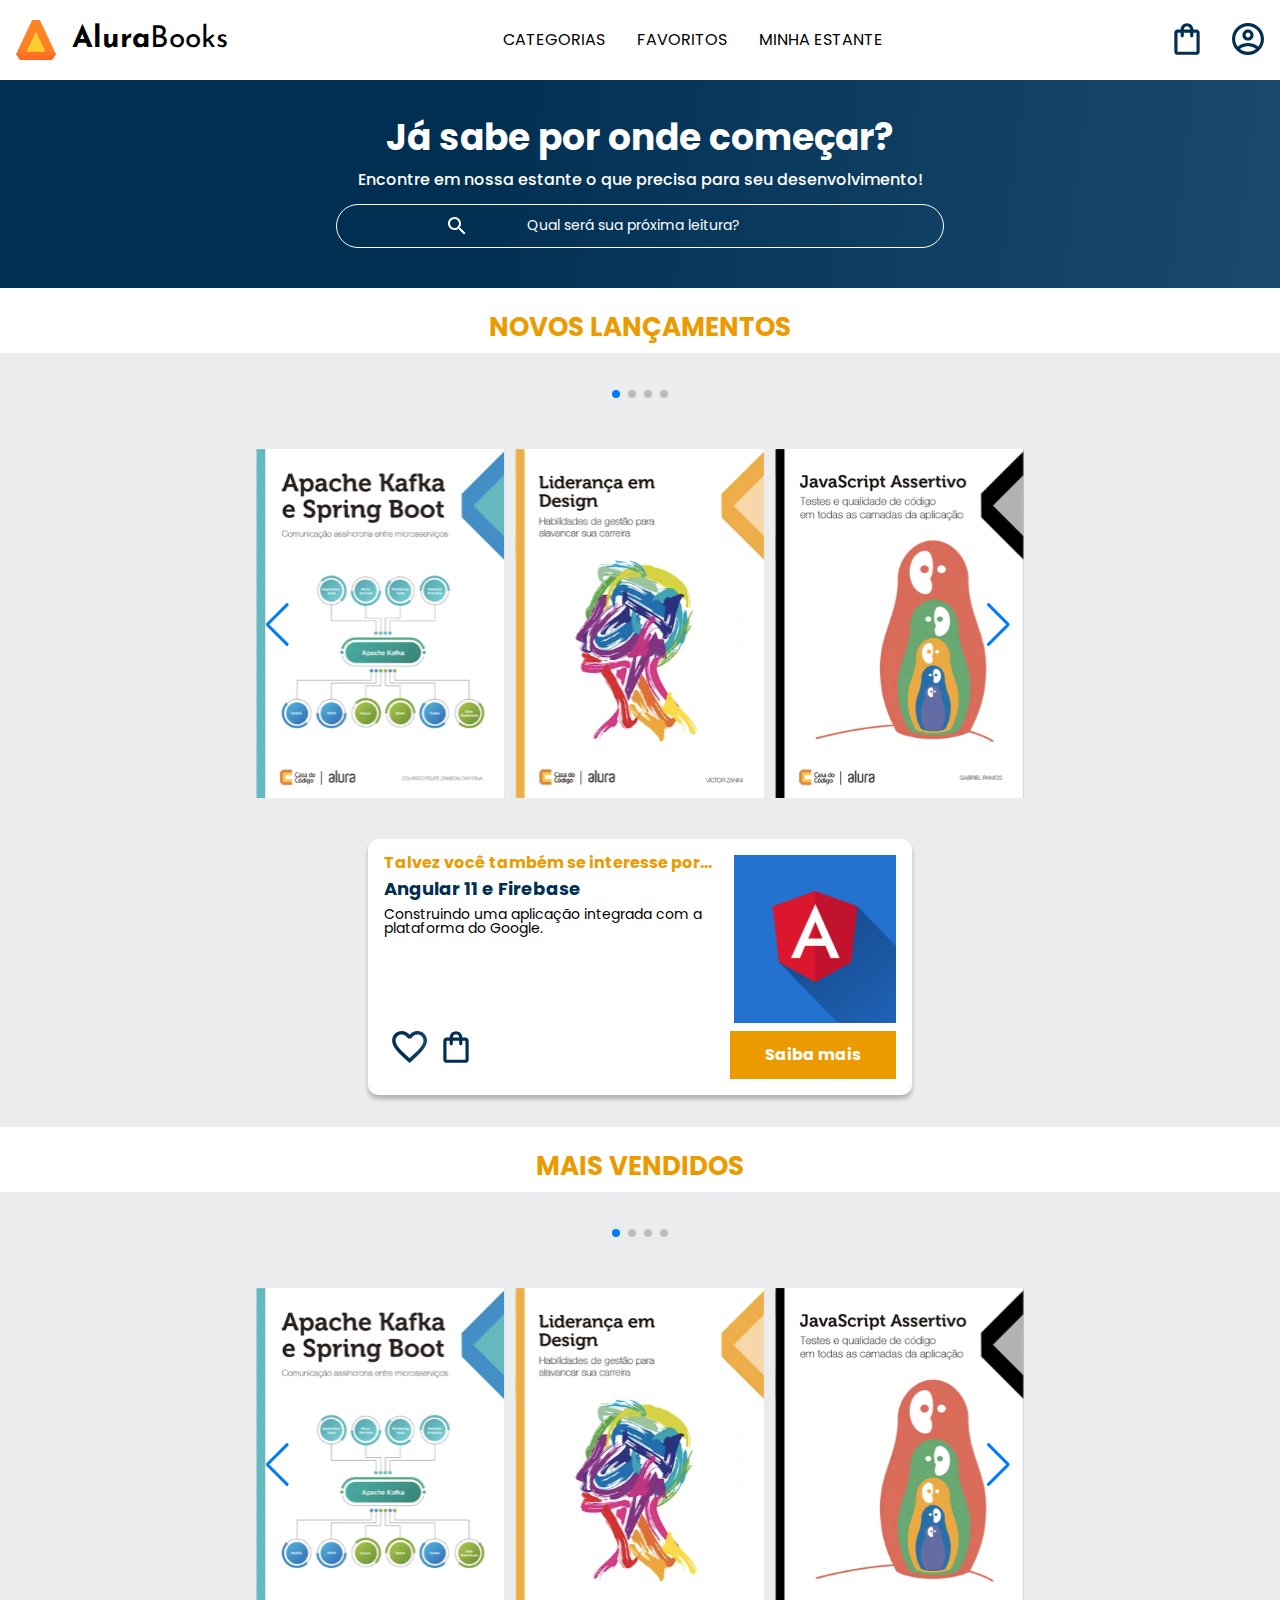
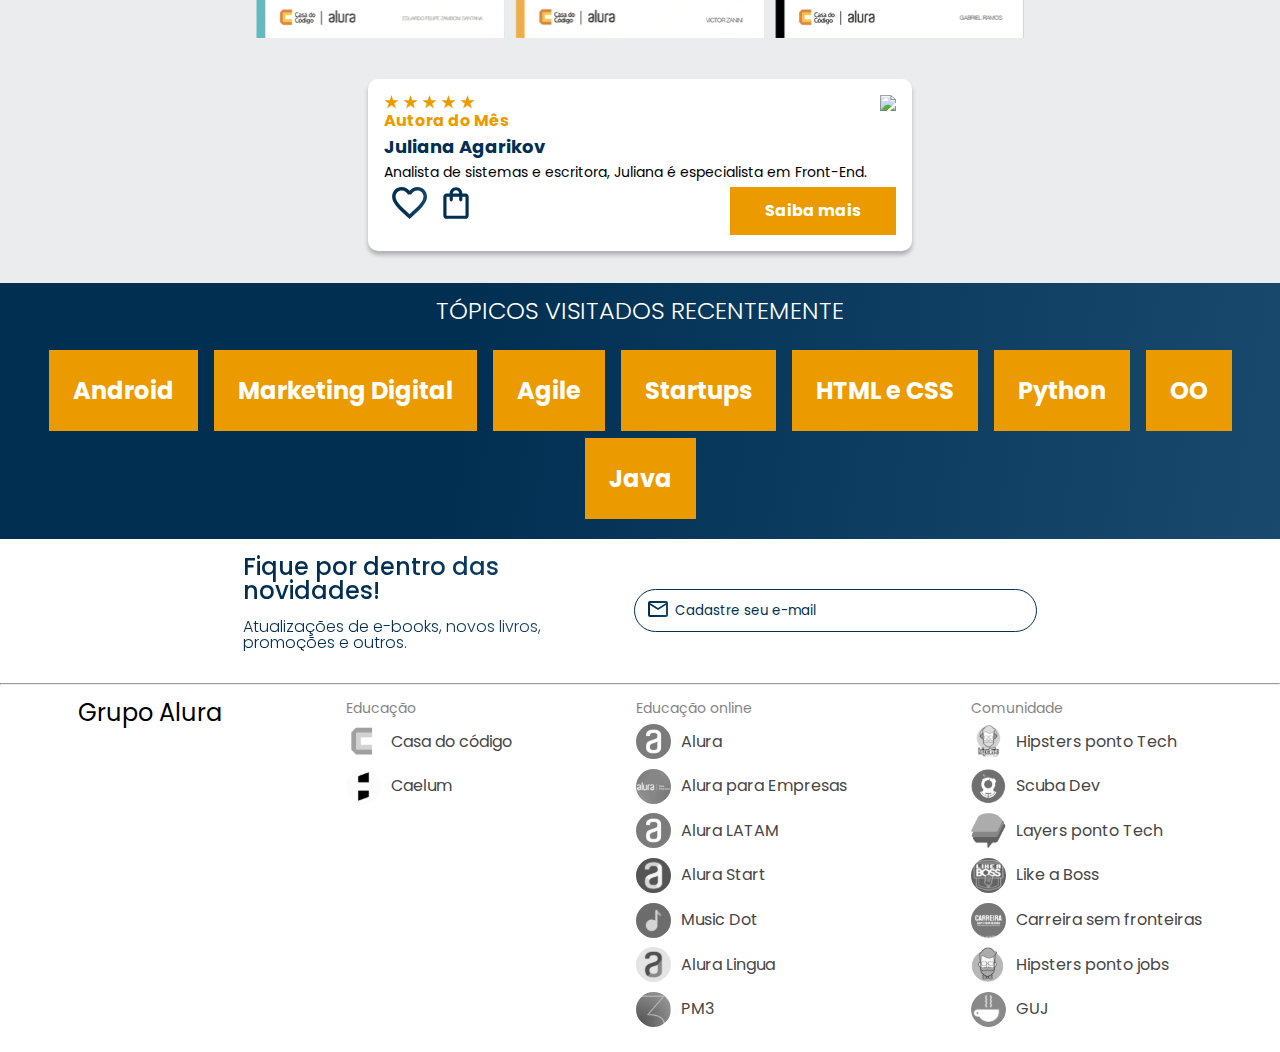
==== commit 9a408ee9: "Fix: vários arquivos" ====
--- a/index.html
+++ b/index.html
@@ -18,7 +18,7 @@
     <header class="cabeçalho">
         <div class="container">
             <input type="checkbox" id="menu" class="container__botao">
-            <label for="menu">
+            <label for="menu" class="container__rotulo">
                 <span class="cabeçalho__menu-hamburguer container__imagem"></span>
             </label>
             <ul class="lista-menu">
@@ -45,7 +45,7 @@
 
         <ul class="opções">
             <input type="checkbox" id="opções-menu" class="opções__botão">
-            <label for="opções-menu">
+            <label for="opções-menu" class="opções__rotulo">
                 <li class="opções__item">Categorias</li>
             </label>
 
@@ -74,8 +74,14 @@
         <div class="container">
             <a href="#"><img src="img/Favoritos.svg" alt="Meus favoritos"
                     class="container__imagem container__imagem-transparente"></a>
-            <a href="#"><img src="img/Compras.svg" alt="Carrinhos de compras" class="container__imagem"></a>
-            <a href="#"><img src="img/Usuario.svg" alt="Meu perfil" class="container__imagem"></a>
+            <a href="#" class="container__link">
+                <img src="img/Compras.svg" alt="Carrinhos de compras" class="container__imagem">
+                <p class="container__texto">Minha sacola</p>
+            </a>
+            <a href="#" class="container__link">
+                <img src="img/Usuario.svg" alt="Meu perfil" class="container__imagem">
+                <p class="container__texto">Meu perfil</p>
+            </a>
         </div>
     </header>
     <section class="banner">
@@ -86,51 +92,53 @@
     <section class="carrossel">
         <h2 class="carrossel__titulo">Novos lançamentos</h2>
         <!-- Slider main container -->
-        <div class="swiper">
-            <!-- Additional required wrapper -->
-            <!-- If we need pagination -->
-            <div class="swiper-pagination"></div>
-
-            <div class="swiper-wrapper">
-                <!-- Slides -->
-                <div class="swiper-slide"><img src="img/ApacheKafka.svg"
-                        alt="Livro sobre apache kafka e spring boot da alura books"></div>
-                <div class="swiper-slide"><img src="img/Liderança.svg"
-                        alt="Livro sobre liderança em design da alura books"></div>
-                <div class="swiper-slide"><img src="img/Javascript.svg"
-                        alt="Livro sobre javascript assertivo da alurabooks"></div>
-                <div class="swiper-slide"><img src="img/Guia Front-end.svg" alt="Livro Guia front end"></div>
-                <div class="swiper-slide"><img src="img/Portugol.svg" alt="Livro sobre portugol"></div>
-                <div class="swiper-slide"><img src="img/Acessibilidade.svg" alt="livro sobre acessibilidade"></div>
+        <div class="carrossel__container">
+            <div class="swiper">
+                <!-- Additional required wrapper -->
+                <!-- If we need pagination -->
+                <div class="swiper-pagination"></div>
+
+                <div class="swiper-wrapper">
+                    <!-- Slides -->
+                    <div class="swiper-slide"><img src="img/ApacheKafka.svg"
+                            alt="Livro sobre apache kafka e spring boot da alura books"></div>
+                    <div class="swiper-slide"><img src="img/Liderança.svg"
+                            alt="Livro sobre liderança em design da alura books"></div>
+                    <div class="swiper-slide"><img src="img/Javascript.svg"
+                            alt="Livro sobre javascript assertivo da alurabooks"></div>
+                    <div class="swiper-slide"><img src="img/Guia Front-end.svg" alt="Livro Guia front end"></div>
+                    <div class="swiper-slide"><img src="img/Portugol.svg" alt="Livro sobre portugol"></div>
+                    <div class="swiper-slide"><img src="img/Acessibilidade.svg" alt="livro sobre acessibilidade"></div>
+                </div>
+
+                <!-- If we need navigation buttons -->
+                <div class="swiper-button-prev"></div>
+                <div class="swiper-button-next"></div>
             </div>
 
-            <!-- If we need navigation buttons -->
-            <div class="swiper-button-prev"></div>
-            <div class="swiper-button-next"></div>
-        </div>
-
-        <div class="card">
-            <!-- 1º linha -->
-            <div class="card__descrição">
-                <!-- 1º coluna -->
-                <div class="descrição">
-                    <h3 class="descrição__titulo">Talvez você também se interesse por...</h3>
-                    <h2 class="descrição__titulo-livro">Angular 11 e Firebase</h2>
-                    <p class="descrição__texto">Construindo uma aplicação integrada com a plataforma do Google.</p>
-                </div>
-                <!-- 2º coluna -->
-                <img src="img/Angular.svg" class="descrição__imagem">
-            </div>
-
-            <!-- 2º linha -->
-            <div class="card__botões">
-                <!-- 1º coluna -->
-                <ul class="botões">
-                    <li class="botões__item"><img src="img/Favoritos.svg" alt="Favoritar livro"></li>
-                    <li class="botões__item"><img src="img/Compras.svg" alt="Adicionar no carrinho de compras"></li>
-                </ul>
-                <!-- 2º coluna -->
-                <a href="#" class="botões__ancora">Saiba mais</a>
+            <div class="card">
+                <!-- 1º linha -->
+                <div class="card__descrição">
+                    <!-- 1º coluna -->
+                    <div class="descrição">
+                        <h3 class="descrição__titulo">Talvez você também se interesse por...</h3>
+                        <h2 class="descrição__titulo-livro">Angular 11 e Firebase</h2>
+                        <p class="descrição__texto">Construindo uma aplicação integrada com a plataforma do Google.</p>
+                    </div>
+                    <!-- 2º coluna -->
+                    <img src="img/Angular.svg" class="descrição__imagem">
+                </div>
+
+                <!-- 2º linha -->
+                <div class="card__botões">
+                    <!-- 1º coluna -->
+                    <ul class="botões">
+                        <li class="botões__item"><img src="img/Favoritos.svg" alt="Favoritar livro"></li>
+                        <li class="botões__item"><img src="img/Compras.svg" alt="Adicionar no carrinho de compras"></li>
+                    </ul>
+                    <!-- 2º coluna -->
+                    <a href="#" class="botões__ancora">Saiba mais</a>
+                </div>
             </div>
         </div>
     </section>
@@ -138,53 +146,56 @@
     <section class="carrossel">
         <h2 class="carrossel__titulo">Mais vendidos</h2>
         <!-- Slider main container -->
-        <div class="swiper">
-            <!-- Additional required wrapper -->
-            <!-- If we need pagination -->
-            <div class="swiper-pagination"></div>
-
-            <div class="swiper-wrapper">
-                <!-- Slides -->
-                <div class="swiper-slide"><img src="img/ApacheKafka.svg"
-                        alt="Livro sobre apache kafka e spring boot da alura books"></div>
-                <div class="swiper-slide"><img src="img/Liderança.svg"
-                        alt="Livro sobre liderança em design da alura books"></div>
-                <div class="swiper-slide"><img src="img/Javascript.svg"
-                        alt="Livro sobre javascript assertivo da alurabooks"></div>
-                <div class="swiper-slide"><img src="img/Guia Front-end.svg" alt="Livro Guia front end"></div>
-                <div class="swiper-slide"><img src="img/Portugol.svg" alt="Livro sobre portugol"></div>
-                <div class="swiper-slide"><img src="img/Acessibilidade.svg" alt="livro sobre acessibilidade"></div>
+        <div class="carrossel__container">
+            <div class="swiper">
+                <!-- Additional required wrapper -->
+                <!-- If we need pagination -->
+                <div class="swiper-pagination"></div>
+
+                <div class="swiper-wrapper">
+                    <!-- Slides -->
+                    <div class="swiper-slide"><img src="img/ApacheKafka.svg"
+                            alt="Livro sobre apache kafka e spring boot da alura books"></div>
+                    <div class="swiper-slide"><img src="img/Liderança.svg"
+                            alt="Livro sobre liderança em design da alura books"></div>
+                    <div class="swiper-slide"><img src="img/Javascript.svg"
+                            alt="Livro sobre javascript assertivo da alurabooks"></div>
+                    <div class="swiper-slide"><img src="img/Guia Front-end.svg" alt="Livro Guia front end"></div>
+                    <div class="swiper-slide"><img src="img/Portugol.svg" alt="Livro sobre portugol"></div>
+                    <div class="swiper-slide"><img src="img/Acessibilidade.svg" alt="livro sobre acessibilidade"></div>
+                </div>
+
+                <!-- If we need navigation buttons -->
+                <div class="swiper-button-prev"></div>
+                <div class="swiper-button-next"></div>
             </div>
 
-            <!-- If we need navigation buttons -->
-            <div class="swiper-button-prev"></div>
-            <div class="swiper-button-next"></div>
-        </div>
-
-        <div class="card">
-            <!-- 1º linha -->
-            <div class="card__descrição">
-                <!-- 1º coluna -->
-                <div class="descrição">
-                    <img src="img/Estrelinhas.svg" alt="Avaliação 5 estrelas">
-                    <h3 class="descrição__titulo">Autora do Mês</h3>
-                    <h2 class="descrição__titulo-livro">Juliana Agarikov</h2>
-                    <p class="descrição__texto">Analista de sistemas e escritora, Juliana é especialista em Front-End.
-                    </p>
-                </div>
-                <!-- 2º coluna -->
-                <img src="img/Escritora.svg" class="descrição__imagem">
-            </div>
-
-            <!-- 2º linha -->
-            <div class="card__botões">
-                <!-- 1º coluna -->
-                <ul class="botões">
-                    <li class="botões__item"><img src="img/Favoritos.svg" alt="Favoritar livro"></li>
-                    <li class="botões__item"><img src="img/Compras.svg" alt="Adicionar no carrinho de compras"></li>
-                </ul>
-                <!-- 2º coluna -->
-                <a href="#" class="botões__ancora">Saiba mais</a>
+            <div class="card">
+                <!-- 1º linha -->
+                <div class="card__descrição">
+                    <!-- 1º coluna -->
+                    <div class="descrição">
+                        <img src="img/Estrelinhas.svg" alt="Avaliação 5 estrelas">
+                        <h3 class="descrição__titulo">Autora do Mês</h3>
+                        <h2 class="descrição__titulo-livro">Juliana Agarikov</h2>
+                        <p class="descrição__texto">Analista de sistemas e escritora, Juliana é especialista em
+                            Front-End.
+                        </p>
+                    </div>
+                    <!-- 2º coluna -->
+                    <img src="img/Escritora.svg" class="descrição__imagem">
+                </div>
+
+                <!-- 2º linha -->
+                <div class="card__botões">
+                    <!-- 1º coluna -->
+                    <ul class="botões">
+                        <li class="botões__item"><img src="img/Favoritos.svg" alt="Favoritar livro"></li>
+                        <li class="botões__item"><img src="img/Compras.svg" alt="Adicionar no carrinho de compras"></li>
+                    </ul>
+                    <!-- 2º coluna -->
+                    <a href="#" class="botões__ancora">Saiba mais</a>
+                </div>
             </div>
         </div>
     </section>
